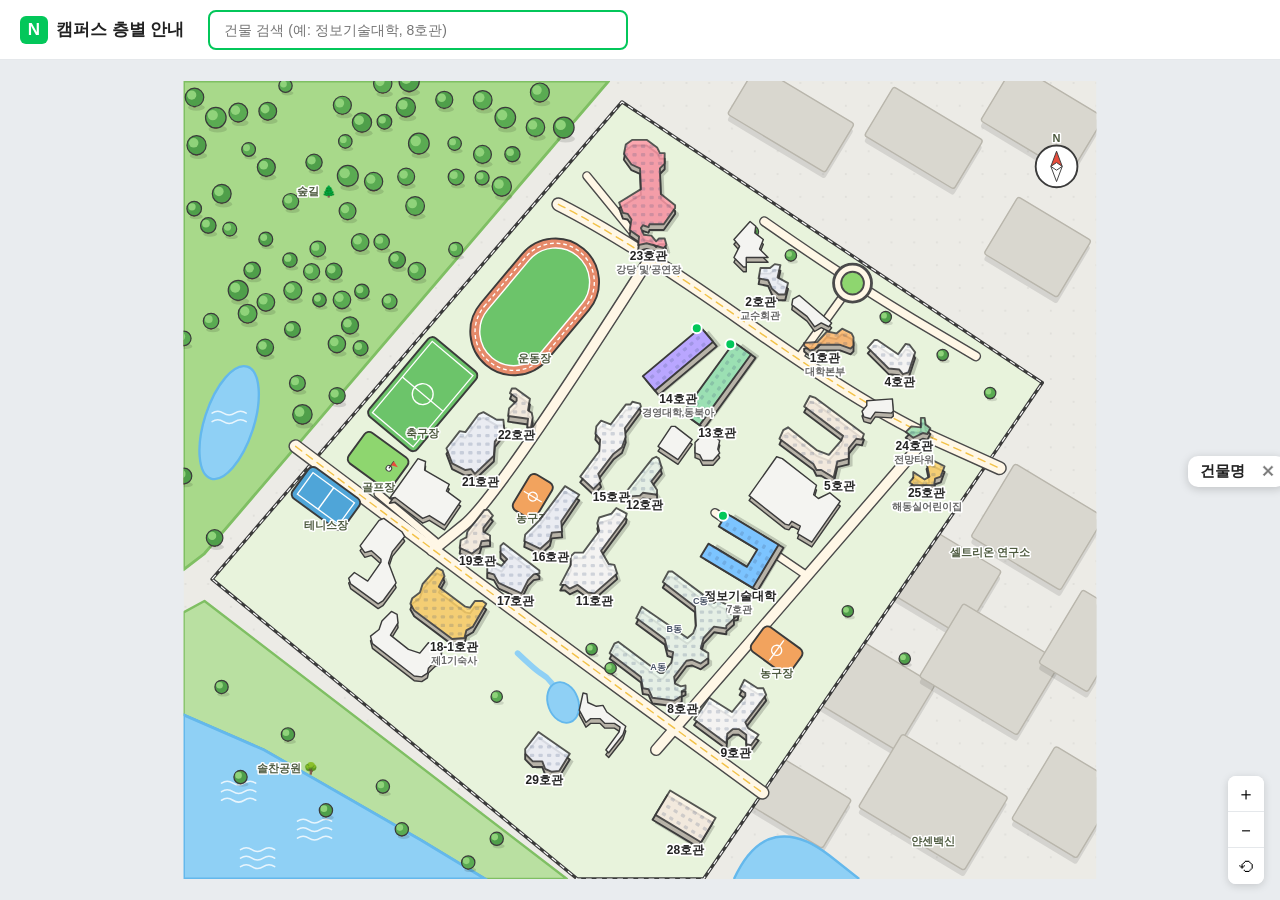
==== campus-map/index.html @ 7bf8afd5 "INU 캠퍼스 층별 안내 지도" ====
<!DOCTYPE html>
<html lang="ko">
<head>
  <meta charset="UTF-8" />
  <meta name="viewport" content="width=device-width, initial-scale=1.0" />
  <title>인천대학교 캠퍼스 층별 안내</title>
  <link rel="stylesheet" href="style.css" />
</head>
<body>
  <header class="topbar">
    <div class="brand"><span class="logo">N</span> 캠퍼스 층별 안내</div>
    <div class="search">
      <input id="searchInput" type="text" placeholder="건물 검색 (예: 정보기술대학, 8호관)" autocomplete="off" />
      <ul id="searchResults" class="search-results"></ul>
    </div>
  </header>

  <main class="layout">
    <!-- 메인 지도 -->
    <section class="map-wrap" id="mapWrap">
      <div class="map" id="map">
        <svg id="mapSvg" xmlns="http://www.w3.org/2000/svg" width="962" height="841" role="img" aria-label="인천대학교 송도캠퍼스 카툰 지도"></svg>
        <div class="hotspots" id="hotspots"></div>
      </div>
      <div class="map-controls">
        <button data-zoom="in" title="확대">＋</button>
        <button data-zoom="out" title="축소">－</button>
        <button data-zoom="reset" title="원래대로">⟲</button>
      </div>
    </section>

    <!-- 층 선택기 (네이버 실내지도 스타일, 건물을 고르면 지도 오른쪽에 뜸) -->
    <aside class="floor-picker" id="panel" aria-hidden="true">
      <div class="fp-name"><b id="pName">건물명</b><small id="pSub"></small><button class="close" id="closeBtn" title="닫기">✕</button></div>
      <button class="fp-arrow" id="fpUp" title="위층">︿</button>
      <nav class="floor-tabs" id="floorTabs" aria-label="층 선택"></nav>
      <button class="fp-arrow" id="fpDown" title="아래층">﹀</button>
      <div class="room-info" id="roomInfo"><b id="roomName"></b><span id="roomWhere"></span></div>
      <div class="room-hint" id="roomHint"></div>
    </aside>
  </main>

  <script src="data/buildings.js"></script>
  <script src="data/mapFeatures.js"></script>
  <script src="data/footprints.js"></script>
  <script src="data/floorplans.js"></script>
  <script src="renderer.js"></script>
  <script src="app.js"></script>
</body>
</html>
---- campus-map/style.css ----
* { box-sizing: border-box; margin: 0; padding: 0; }
:root {
  --green: #03c75a;
  --green-dark: #02a84b;
  --text: #222;
  --muted: #888;
  --line: #e5e8eb;
  --panel-w: 420px;
}
html, body { height: 100%; }
body {
  font-family: 'Pretendard', 'Apple SD Gothic Neo', 'Malgun Gothic', sans-serif;
  color: var(--text);
  background: #f5f6f7;
  overflow: hidden;
}
button { font-family: inherit; cursor: pointer; }

/* ===== Top bar ===== */
.topbar {
  height: 60px; display: flex; align-items: center; gap: 24px;
  padding: 0 20px; background: #fff; border-bottom: 1px solid var(--line);
  position: relative; z-index: 30;
}
.brand { font-weight: 700; font-size: 17px; display: flex; align-items: center; gap: 8px; white-space: nowrap; }
.logo {
  width: 28px; height: 28px; border-radius: 6px; background: var(--green);
  color: #fff; display: grid; place-items: center; font-weight: 900;
}
.search { position: relative; flex: 1; max-width: 420px; }
.search input {
  width: 100%; height: 40px; border: 2px solid var(--green); border-radius: 8px;
  padding: 0 14px; font-size: 14px; outline: none;
}
.search-results {
  position: absolute; top: 44px; left: 0; right: 0; background: #fff; list-style: none;
  border: 1px solid var(--line); border-radius: 8px; box-shadow: 0 6px 20px rgba(0,0,0,.12);
  max-height: 300px; overflow-y: auto; display: none;
}
.search-results.show { display: block; }
.search-results li { padding: 10px 14px; cursor: pointer; font-size: 14px; }
.search-results li:hover, .search-results li.active { background: #f0fbf4; }
.search-results li small { color: var(--muted); margin-left: 6px; }

/* ===== Layout ===== */
.layout { height: calc(100% - 60px); display: flex; position: relative; }

/* ===== Map ===== */
.map-wrap {
  flex: 1; position: relative; overflow: hidden; cursor: grab; background: #e9ecef;
}
.map-wrap.dragging { cursor: grabbing; }
.map {
  position: absolute; top: 0; left: 0; transform-origin: 0 0;
  width: 962px; height: 841px; user-select: none;
}
.map svg { width: 100%; height: 100%; display: block; font-family: inherit; }
.hotspots { position: absolute; inset: 0; pointer-events: none; }

/* ---- 카툰 지도 (SVG) ---- */
.lbl-place { font-size: 11px; font-weight: 700; fill: #4d5a3f; paint-order: stroke; stroke: #fff; stroke-width: 3px; stroke-linejoin: round; }
.lbl-bldg  { font-size: 12px; font-weight: 800; fill: #222; paint-order: stroke; stroke: #fff; stroke-width: 3.5px; stroke-linejoin: round; pointer-events: none; }
.lbl-bldg .sub { font-size: 10px; font-weight: 600; fill: #666; }
/* 확대해도 글자 크기가 화면 기준으로 일정하게 (--inv = 1/zoom, app.js 가 갱신) */
.lbl-bldg, .lbl-place { transform: scale(var(--inv, 1)); transform-box: fill-box; transform-origin: 50% 0; }
.lbl-wing { font-size: 9px; font-weight: 700; fill: #4a5568; paint-order: stroke; stroke: #fff; stroke-width: 2.5px; stroke-linejoin: round;
  transform: scale(var(--inv, 1)); transform-box: fill-box; transform-origin: 50% 50%; }

.bldg { cursor: pointer; outline: none; }
.bldg .roof { transition: fill .15s, filter .15s; }
.bldg:hover .roof, .bldg:focus-visible .roof { filter: brightness(1.08); stroke: var(--green); stroke-width: 3; }
.bldg.active .roof { stroke: var(--green); stroke-width: 3.5; filter: drop-shadow(0 0 6px rgba(3,199,90,.8)); }
.bldg.has-plan .roof { stroke-dasharray: none; }
.bldg:not(.has-plan) .roof { opacity: .85; }
.plan-dot { fill: var(--green); stroke: #fff; stroke-width: 2; transform: scale(var(--inv, 1)); transform-box: fill-box; transform-origin: center; }
.bldg.indoor-on .plan-dot { display: none; }

/* ---- 실내(호실) 레이어 ---- */
.bldg.indoor-on .roof { fill: #fafbfd; }
.bldg.indoor-on .windows { display: none; }
.indoor .floor-base { fill: #f7f8fa; stroke: #3b3b3b; stroke-width: 1.2; stroke-linejoin: round; }
.indoor .corridor { fill: #e9ecf1; }
.indoor .stairs { fill: #d4d8df; stroke: #a9afb9; stroke-width: .3; }
.indoor .room { cursor: pointer; outline: none; }
.indoor .room rect { fill: #cfe3ff; stroke: #5c7cae; stroke-width: .35; transition: fill .12s; }
.indoor .room text { fill: #1f2d4a; font-weight: 700; pointer-events: none; font-family: inherit; }
.indoor .room:hover rect, .indoor .room:focus-visible rect { fill: #a9ccff; }
.indoor .room.active rect { fill: #ffd54a; stroke: #c98a00; stroke-width: .6; }
.indoor .room.area rect { fill: #e3e7ee; stroke: #9aa3b2; stroke-dasharray: 1 .6; }
.indoor .room.area text { fill: #556; font-weight: 600; }
.indoor .entrance-lbl { fill: #e74c3c; font-weight: 800; }
.indoor .wing-lbl { fill: #8a93a3; font-weight: 700; }

.indoor .stairs { fill: #e6e8ec; stroke: #3b3b3b; stroke-width: .3; }
.indoor .stairs-steps { stroke: #222; stroke-width: .28; }
.indoor .elev rect { fill: #cfd4dc; stroke: #3b3b3b; stroke-width: .3; }
.indoor .elev text { fill: #222; font-weight: 800; }
.indoor .toilet rect { fill: #2f6fd1; stroke: #1d4f9c; stroke-width: .3; }
.indoor .toilet text { fill: #fff; font-weight: 800; }
.search-results li .tag {
  display: inline-block; font-size: 11px; padding: 1px 6px; border-radius: 4px;
  background: #e8f5ee; color: #0a7a3a; margin-right: 6px; font-weight: 700;
}
/* 선택 핀 */
.pin {
  position: absolute; transform: translate(-50%, -100%); pointer-events: none;
  font-size: 30px; filter: drop-shadow(0 2px 2px rgba(0,0,0,.3)); display: none;
  animation: drop .3s ease-out;
}
@keyframes drop { from { transform: translate(-50%, -160%); opacity: 0; } }

.map-controls {
  position: absolute; right: 16px; bottom: 16px; display: flex; flex-direction: column;
  background: #fff; border-radius: 8px; box-shadow: 0 2px 8px rgba(0,0,0,.15); overflow: hidden;
}
.map-controls button, .plan-controls button {
  width: 36px; height: 36px; border: none; background: #fff; font-size: 18px;
  border-bottom: 1px solid var(--line);
}
.map-controls button:last-child, .plan-controls button:last-child { border-bottom: none; }
.map-controls button:hover, .plan-controls button:hover { background: #f3f4f6; }

/* ===== 층 선택기 (네이버 실내지도 스타일) ===== */
:root { --blue: #1e6ff2; }
.floor-picker {
  position: absolute; right: 16px; top: 50%; transform: translate(calc(100% + 32px), -50%);
  transition: transform .25s ease; display: flex; flex-direction: column; align-items: center;
  z-index: 20; width: 72px;
}
.floor-picker.open { transform: translate(0, -50%); }
.fp-name {
  position: absolute; right: calc(100% + 10px); top: 0; display: flex; align-items: center; gap: 6px;
  background: #fff; border-radius: 10px; box-shadow: 0 2px 10px rgba(0,0,0,.18); padding: 6px 6px 6px 12px;
  white-space: nowrap;
}
.fp-name b { font-size: 15px; }
.fp-name small { color: var(--muted); font-size: 12px; }
.close { border: none; background: none; font-size: 15px; color: #777; padding: 2px 4px; line-height: 1; }
.close:hover { color: #222; }

.fp-arrow {
  width: 56px; height: 24px; border: none; background: #fff; color: #666; font-size: 12px; line-height: 1;
  box-shadow: 0 2px 8px rgba(0,0,0,.18);
}
.fp-arrow:first-of-type { border-radius: 10px 10px 0 0; }
.fp-arrow:hover { background: #f3f4f6; }
#fpDown { border-radius: 0 0 10px 10px; }
.floor-tabs {
  display: flex; flex-direction: column; width: 56px; max-height: 220px; overflow-y: auto;
  scrollbar-width: none; background: #fff; box-shadow: 0 2px 8px rgba(0,0,0,.18);
}
.floor-tabs::-webkit-scrollbar { display: none; }
.floor-tabs button {
  flex: 0 0 44px; height: 44px; border: none; border-top: 1px solid #eee; background: #fff;
  font-size: 17px; font-weight: 700; color: #333; display: flex; flex-direction: column;
  align-items: center; justify-content: center; line-height: 1.1; transition: background .12s;
}
.floor-tabs button small { font-size: 9px; font-weight: 500; color: #888; }
.floor-tabs button:hover { background: #eef3ff; }
.floor-tabs button.active { background: var(--blue); color: #fff; }
.floor-tabs button.active small { color: #dbe6ff; }
.floor-tabs button.no-plan { color: #b5b9c0; }

.room-info {
  display: none; flex-direction: column; align-items: center; margin-top: 10px; padding: 5px 10px;
  border-radius: 10px; background: #fff; box-shadow: 0 2px 8px rgba(0,0,0,.18); font-size: 11px;
  border: 2px solid #ffd54a;
}
.room-info.show { display: flex; }
.room-info b { font-size: 14px; color: #222; }
.room-info span { color: var(--muted); }
.room-hint { display: none; margin-top: 8px; font-size: 10px; color: #999; text-align: center; white-space: nowrap; }
.room-hint.show { display: block; }

/* ===== Mobile ===== */
@media (max-width: 768px) {
  .brand span:not(.logo) { display: none; }
  .floor-picker { right: 10px; }
  .fp-name { position: fixed; left: 10px; right: auto; top: 70px; }
  .floor-tabs { max-height: 176px; }
}


/* ===== Mobile ===== */
@media (max-width: 768px) {
  .brand span:not(.logo) { display: none; }
  .panel {
    position: absolute; left: 0; right: 0; bottom: 0; width: 100%; height: 75%;
    margin: 0; transform: translateY(100%); transition: transform .25s ease;
    border-radius: 16px 16px 0 0; border-left: none;
  }
  .panel.open { transform: translateY(0); }
}
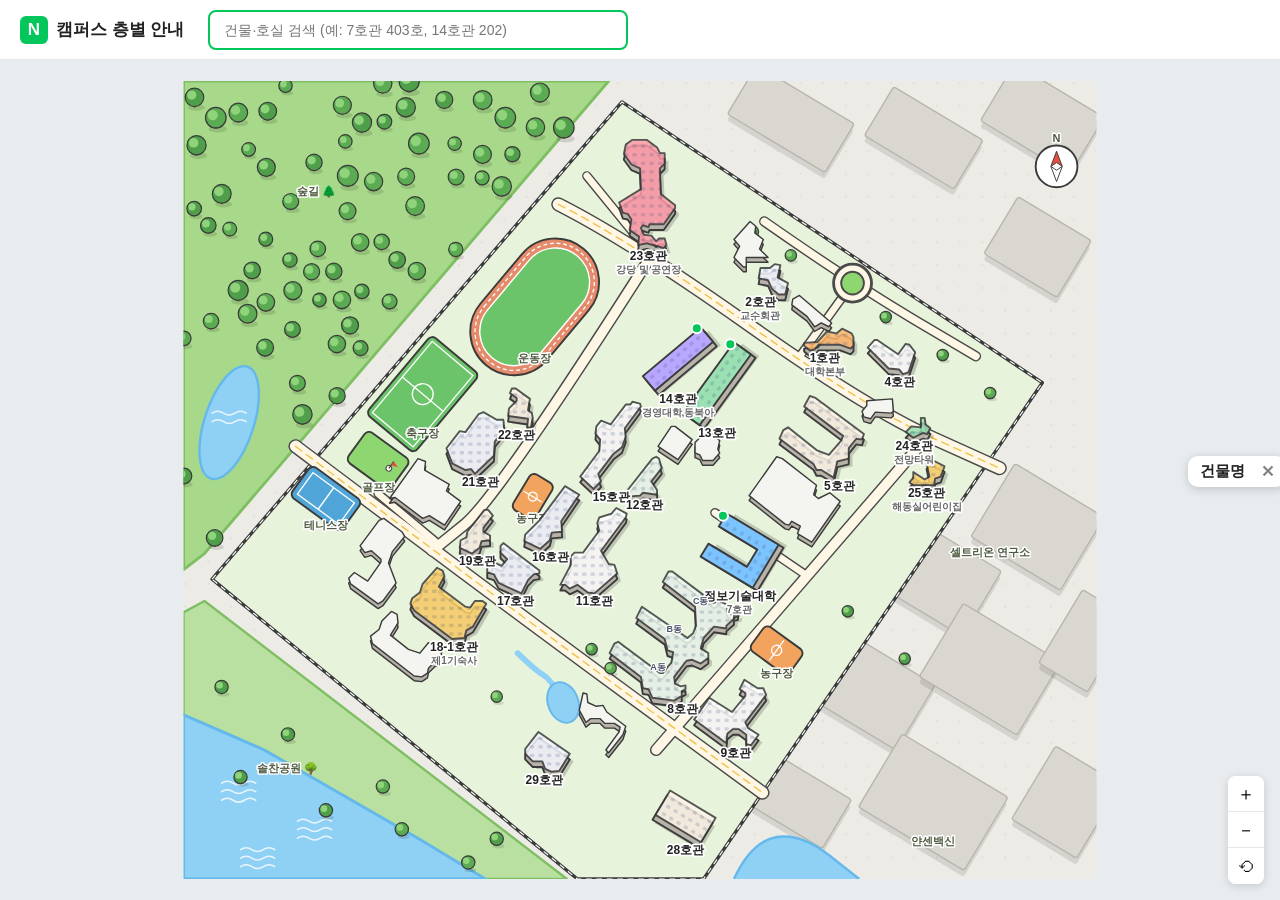
==== commit 15373887: "건물+호실 조합 검색 (예: 7호관 403호) 및 호실로 바로 이동" ====
--- a/campus-map/index.html
+++ b/campus-map/index.html
@@ -10,7 +10,7 @@
   <header class="topbar">
     <div class="brand"><span class="logo">N</span> 캠퍼스 층별 안내</div>
     <div class="search">
-      <input id="searchInput" type="text" placeholder="건물 검색 (예: 정보기술대학, 8호관)" autocomplete="off" />
+      <input id="searchInput" type="text" placeholder="건물·호실 검색 (예: 7호관 403호, 14호관 202)" autocomplete="off" />
       <ul id="searchResults" class="search-results"></ul>
     </div>
   </header>
--- a/campus-map/style.css
+++ b/campus-map/style.css
@@ -85,7 +85,8 @@
 .indoor .room rect { fill: #cfe3ff; stroke: #5c7cae; stroke-width: .35; transition: fill .12s; }
 .indoor .room text { fill: #1f2d4a; font-weight: 700; pointer-events: none; font-family: inherit; }
 .indoor .room:hover rect, .indoor .room:focus-visible rect { fill: #a9ccff; }
-.indoor .room.active rect { fill: #ffd54a; stroke: #c98a00; stroke-width: .6; }
+.indoor .room.active rect { fill: #ffd54a; stroke: #c98a00; stroke-width: .6; animation: room-pulse 1.2s ease-out 2; }
+@keyframes room-pulse { 0% { stroke-width: 2; stroke: #ff7a00; } 100% { stroke-width: .6; stroke: #c98a00; } }
 .indoor .room.area rect { fill: #e3e7ee; stroke: #9aa3b2; stroke-dasharray: 1 .6; }
 .indoor .room.area text { fill: #556; font-weight: 600; }
 .indoor .entrance-lbl { fill: #e74c3c; font-weight: 800; }
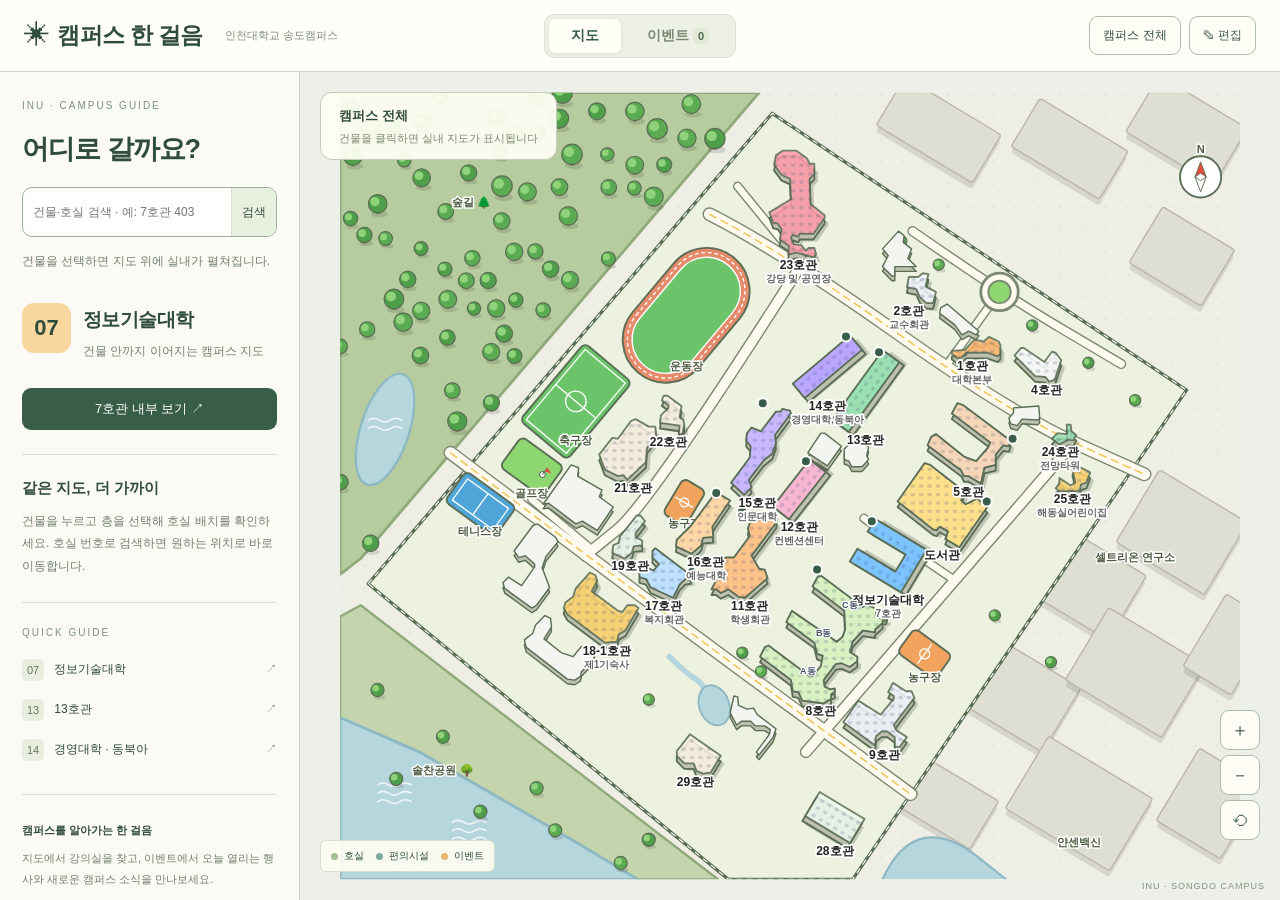
==== commit bd75d134: "Add campus event editor and campus-walk interface" ====
--- a/campus-map/index.html
+++ b/campus-map/index.html
@@ -3,32 +3,81 @@
 <head>
   <meta charset="UTF-8" />
   <meta name="viewport" content="width=device-width, initial-scale=1.0" />
-  <title>인천대학교 캠퍼스 층별 안내</title>
+  <title>캠퍼스 한 걸음 · 인천대학교</title>
   <link rel="stylesheet" href="style.css" />
+  <link rel="stylesheet" href="theme.css" />
 </head>
 <body>
   <header class="topbar">
-    <div class="brand"><span class="logo">N</span> 캠퍼스 층별 안내</div>
-    <div class="search">
-      <input id="searchInput" type="text" placeholder="건물·호실 검색 (예: 7호관 403호, 14호관 202)" autocomplete="off" />
-      <ul id="searchResults" class="search-results"></ul>
-    </div>
+    <div class="brand"><span class="brand-symbol">✳</span> 캠퍼스 한 걸음 <span class="brand-subtitle">인천대학교 송도캠퍼스</span></div>
+    <nav class="mode-switch" aria-label="화면 선택">
+      <button id="mapMode" class="selected" aria-pressed="true">지도</button>
+      <button id="eventMode" aria-pressed="false">이벤트 <span id="eventCount">0</span></button>
+    </nav>
+    <div class="header-actions"><button id="homeMap">캠퍼스 전체</button><button id="editEvents" class="edit-button" aria-pressed="false">✎ 편집</button></div>
+
   </header>
 
   <main class="layout">
+    <aside class="guide-sidebar" aria-label="캠퍼스 안내">
+      <div id="guideWelcome"><span class="eyebrow">INU · CAMPUS GUIDE</span><h1>어디로 갈까요?</h1></div>
+    <div class="search">
+      <input aria-label="건물 및 호실 검색" id="searchInput" type="text" placeholder="건물·호실 검색 · 예: 7호관 403" autocomplete="off" />
+      <button id="submitSearch" aria-label="검색">검색</button>
+      <ul id="searchResults" class="search-results"></ul>
+    </div>
+      <div id="mapGuide">
+        <p class="guide-message">건물을 선택하면 지도 위에 실내가 펼쳐집니다.</p>
+        <section class="guide-feature"><span id="guideBadge" class="building-badge">07</span><h2 id="guideTitle">정보기술대학</h2><p id="guideSubtitle">건물 안까지 이어지는 캠퍼스 지도</p><button id="enterBuilding" class="primary">7호관 내부 보기 ↗</button></section>
+        <section class="guide-details"><h3 id="guideDetailTitle">같은 지도, 더 가까이</h3><p id="guideDetailText">건물을 누르고 층을 선택해 호실 배치를 확인하세요. 호실 번호로 검색하면 원하는 위치로 바로 이동합니다.</p></section>
+        <section class="guide-links"><span class="eyebrow">QUICK GUIDE</span><button data-building="it"><span>07</span> 정보기술대학 <b>↗</b></button><button data-building="b13"><span>13</span> 13호관 <b>↗</b></button><button data-building="nea"><span>14</span> 경영대학 · 동북아 <b>↗</b></button></section>
+        <div class="guide-sources"><b>캠퍼스를 알아가는 한 걸음</b><p>지도에서 강의실을 찾고, 이벤트에서 오늘 열리는 행사와 새로운 캠퍼스 소식을 만나보세요.</p><p>실내 배치는 건물 안내판을 기준으로 작성했습니다.</p></div>
+      </div>
+    <section id="eventSidebar" class="event-sidebar" aria-label="캠퍼스 이벤트" hidden>
+      <div class="sidebar-heading"><div><span class="eyebrow">CAMPUS EVENTS</span><h1 id="eventHeading">오늘의 이벤트</h1></div><button id="newEvent" class="primary" hidden>＋ 추가</button></div>
+      <p id="eventDate" class="muted"></p>
+      <p id="storageNotice" class="storage-notice" hidden></p>
+      <div id="eventList" class="event-list"></div>
+      <form id="eventForm" hidden>
+        <div class="form-heading"><h2 id="formHeading">새 이벤트</h2><button type="button" id="cancelEvent" class="text-button">취소</button></div>
+        <fieldset><legend>1. 위치 선택</legend>
+          <div class="location-modes"><button type="button" data-location="indoor" class="selected">건물 · 호실</button><button type="button" data-location="outdoor">야외 배너</button></div>
+          <p id="locationHelp" class="muted">상단에서 호실을 검색하거나 지도에서 건물과 호실을 클릭하세요.</p>
+          <output id="chosenLocation" class="chosen-location">선택된 위치 없음</output>
+        </fieldset>
+        <fieldset><legend>2. 배너 디자인</legend><div id="iconPicker" class="icon-picker"></div>
+          <label>배너 크기 <input id="eventSize" type="range" min="20" max="100" value="44"><output id="sizeValue">44</output></label>
+          <div id="positionFields" class="field-row" hidden><label>X 좌표<input id="eventX" type="number" min="0" max="962" step="0.1"></label><label>Y 좌표<input id="eventY" type="number" min="0" max="841" step="0.1"></label></div>
+        </fieldset>
+        <fieldset><legend>3. 이벤트 정보</legend>
+          <label>제목 <input id="eventTitle" required maxlength="80" placeholder="예: 2027학년도 입시 설명회"></label>
+          <label>설명 <textarea id="eventDescription" required maxlength="2000" rows="3" placeholder="참여 방법, 대상, 안내 사항을 적어주세요."></textarea></label>
+          <label>행사 날짜 <input id="eventDay" type="date" required></label>
+          <label class="checkbox-label"><input id="eventAllDay" type="checkbox" checked> 종일 행사</label>
+          <div id="timeFields" class="field-row" hidden><label>시작 시간<input id="eventStart" type="time" value="09:00"></label><label>종료 시간<input id="eventEnd" type="time" value="18:00"></label></div>
+          <p class="muted">한국 시간 기준. 행사 당일 00시부터 지도에 표시됩니다.</p>
+        </fieldset>
+        <p id="formError" class="form-error" role="alert"></p>
+        <div class="form-actions"><button type="submit" class="primary">이벤트 저장</button><button type="button" id="deleteEvent" class="danger" hidden>삭제</button></div>
+      </form>
+      <p class="local-notice">이벤트는 이 브라우저에 저장됩니다.</p>
+    </section>
+    </aside>
     <!-- 메인 지도 -->
     <section class="map-wrap" id="mapWrap">
       <div class="map" id="map">
         <svg id="mapSvg" xmlns="http://www.w3.org/2000/svg" width="962" height="841" role="img" aria-label="인천대학교 송도캠퍼스 카툰 지도"></svg>
         <div class="hotspots" id="hotspots"></div>
+        <div id="eventMarkers" class="event-markers"></div>
       </div>
       <div class="map-controls">
         <button data-zoom="in" title="확대">＋</button>
         <button data-zoom="out" title="축소">－</button>
         <button data-zoom="reset" title="원래대로">⟲</button>
       </div>
-    </section>
-
+      <div class="map-caption"><b id="mapCaption">캠퍼스 전체</b><span id="mapSubcaption">건물을 클릭하면 실내 지도가 표시됩니다</span></div>
+      <div class="map-legend"><span class="legend-dot room-dot"></span> 호실 <span class="legend-dot facility-dot"></span> 편의시설 <span class="legend-dot event-dot"></span> 이벤트</div>
+      <span class="map-attribution">INU · SONGDO CAMPUS</span>
     <!-- 층 선택기 (네이버 실내지도 스타일, 건물을 고르면 지도 오른쪽에 뜸) -->
     <aside class="floor-picker" id="panel" aria-hidden="true">
       <div class="fp-name"><b id="pName">건물명</b><small id="pSub"></small><button class="close" id="closeBtn" title="닫기">✕</button></div>
@@ -38,6 +87,16 @@
       <div class="room-info" id="roomInfo"><b id="roomName"></b><span id="roomWhere"></span></div>
       <div class="room-hint" id="roomHint"></div>
     </aside>
+    </section>
+
+    <article id="eventNote" class="event-note" aria-label="이벤트 상세" hidden>
+      <button id="closeNote" class="note-close" aria-label="이벤트 메모 닫기">×</button>
+      <span class="eyebrow">EVENT NOTE</span><h2 id="noteTitle"></h2>
+      <p id="noteWhen" class="note-when"></p><p id="noteLocation" class="muted"></p>
+      <p id="noteDescription" class="note-description"></p>
+    </article>
+    <div id="eventToast" class="event-toast" role="status" hidden></div>
+
   </main>
 
   <script src="data/buildings.js"></script>
@@ -45,6 +104,8 @@
   <script src="data/footprints.js"></script>
   <script src="data/floorplans.js"></script>
   <script src="renderer.js"></script>
+  <script src="event-rules.js"></script>
   <script src="app.js"></script>
+  <script src="events.js"></script>
 </body>
 </html>
--- a/campus-map/style.css
+++ b/campus-map/style.css
@@ -192,3 +192,97 @@
   }
   .panel.open { transform: translateY(0); }
 }
+
+/* ===== 캠퍼스 이벤트 ===== */
+[hidden] { display: none !important; }
+button:focus-visible, input:focus-visible, textarea:focus-visible { outline: 3px solid #7d9df4; outline-offset: 3px; }
+.topbar { height: 108px; display: grid; grid-template-columns: 1fr auto 1fr; grid-template-rows: 52px 44px; gap: 0 16px; padding: 0 24px 10px; }
+.brand { font-size: 15px; }
+.mode-switch { display: flex; padding: 4px; background: #f0f3f5; border-radius: 12px; gap: 4px; }
+.mode-switch button { background: transparent; border: 0; border-radius: 9px; padding: 8px 23px; color: #6a747c; font-size: 14px; font-weight: 700; }
+.mode-switch button.selected { color: #158354; background: white; box-shadow: 0 2px 5px #24392b12; }
+#eventCount { font-size: 11px; padding: 2px 5px; border-radius: 5px; background: #e0f1e7; color: #18734c; }
+.edit-button { justify-self: end; border: 1px solid #dce3df; background: white; padding: 9px 15px; border-radius: 9px; font-weight: 700; color: #3d584a; }
+.edit-button[aria-pressed="true"] { background: #18734c; color: white; }
+.search { grid-column: 1 / -1; width: 100%; max-width: 460px; justify-self: center; }
+.search input { border: 1px solid #d5e3da; background: #f8faf9; }
+.layout { height: calc(100% - 108px); }
+.map-wrap { min-width: 0; touch-action: none; }
+.event-sidebar { flex: 0 0 310px; background: #fff; border-right: 1px solid #e0e7e2; padding: 24px 20px; overflow-y: auto; z-index: 22; }
+.editing-events .event-sidebar { flex-basis: 344px; }
+.sidebar-heading, .form-heading { display: flex; align-items: center; justify-content: space-between; gap: 8px; }
+.eyebrow { display: block; font-size: 10px; letter-spacing: 1.8px; color: #729480; font-weight: 800; margin-bottom: 7px; }
+.sidebar-heading h1 { font-size: 22px; letter-spacing: -.6px; }
+#eventDate { margin: 10px 0 18px; }
+.muted { font-size: 12px; line-height: 1.6; color: #78847c; }
+.event-list { display: flex; flex-direction: column; gap: 9px; }
+.event-item { border: 1px solid #e3e9e5; border-radius: 12px; background: #fff; padding: 12px 10px; display: flex; align-items: center; gap: 10px; text-align: left; width: 100%; color: #283e30; }
+.event-item:hover, .event-item.active { border-color: #80b69a; background: #f3faf6; }
+.event-item img { width: 43px; height: 43px; object-fit: contain; flex-shrink: 0; }
+.event-item span { min-width: 0; }
+.event-item strong { display: block; font-size: 14px; margin-bottom: 5px; overflow-wrap: anywhere; }
+.event-item small { display: block; font-size: 11px; color: #7d887f; line-height: 1.6; }
+.empty-events { padding: 28px 12px; background: #f6f9f7; border-radius: 12px; color: #7a887e; font-size: 13px; line-height: 1.8; text-align: center; }
+.local-notice { color: #99a19b; font-size: 11px; padding: 24px 0 8px; }
+.storage-notice, .form-error { color: #b44d32; font-size: 12px; line-height: 1.5; margin: 8px 0; }
+#eventForm { margin-top: 24px; border-top: 1px solid #e4eae6; padding-top: 20px; }
+.form-heading h2 { font-size: 18px; }
+.text-button { border: 0; background: none; color: #78847c; padding: 7px; }
+fieldset { border: 0; margin-top: 22px; min-width: 0; }
+legend { font-size: 13px; font-weight: 800; margin-bottom: 10px; }
+.location-modes { display: flex; gap: 6px; margin-bottom: 10px; }
+.location-modes button { flex: 1; border: 1px solid #dee7e1; border-radius: 8px; padding: 10px 4px; background: white; font-weight: 600; color: #6f7d74; }
+.location-modes button.selected { border-color: #388963; background: #edf7f1; color: #21784e; }
+.chosen-location { display: block; margin-top: 10px; font-size: 12px; padding: 10px; background: #f3f6f4; border-radius: 8px; color: #385d46; line-height: 1.6; }
+.icon-picker { display: grid; grid-template-columns: repeat(3, 1fr); gap: 7px; margin-bottom: 12px; }
+.icon-picker button { display: flex; flex-direction: column; align-items: center; gap: 4px; border: 1px solid #e4e9e6; border-radius: 10px; padding: 7px 4px; background: white; font-size: 11px; color: #6c7a71; }
+.icon-picker button.selected { background: #eff8f2; border-color: #398e64; color: #21784e; }
+.icon-picker img { width: 42px; height: 42px; }
+#eventForm label { display: block; font-size: 12px; color: #56665b; margin: 10px 0; }
+#eventForm input:not([type="checkbox"]):not([type="range"]), #eventForm textarea { display: block; width: 100%; border: 1px solid #dce4df; border-radius: 8px; padding: 10px; margin-top: 6px; font: inherit; color: #263b2e; background: white; min-width: 0; }
+#eventForm textarea { resize: vertical; }
+#eventForm input[type="range"] { width: 70%; vertical-align: middle; accent-color: #28875a; }
+#eventForm .checkbox-label { display: flex; align-items: center; gap: 7px; }
+.field-row { display: flex; gap: 10px; }
+.field-row label { flex: 1; min-width: 0; }
+.form-actions { display: flex; gap: 8px; padding-bottom: 8px; }
+.primary { background: #217c52; color: white; border: 0; border-radius: 9px; padding: 11px 15px; font-size: 13px; font-weight: 700; }
+.form-actions .primary { flex: 1; }
+.danger { color: #b05340; border: 1px solid #edd4cc; border-radius: 9px; background: #fff8f5; padding: 10px 15px; }
+.event-markers { position: absolute; inset: 0; pointer-events: none; }
+.event-marker { position: absolute; transform: translate(-50%, -85%); padding: 0; background: none; border: 0; pointer-events: auto; touch-action: none; filter: drop-shadow(0 3px 2px #233e4140); z-index: 2; }
+.event-marker img { display: block; width: 100%; height: auto; pointer-events: none; }
+.event-marker span { position: absolute; left: 50%; top: 100%; transform: translateX(-50%); background: #fffef7; border: 1px solid #d7dfcf; border-radius: 5px; padding: 3px 6px; font-size: 9px; max-width: 130px; min-width: 54px; overflow: hidden; white-space: nowrap; text-overflow: ellipsis; color: #344d3c; }
+.event-marker:hover { z-index: 5; filter: drop-shadow(0 3px 3px #163e5555); }
+.event-marker.draft { outline: 1.5px dashed #237d50; outline-offset: 3px; border-radius: 5px; z-index: 6; cursor: move; }
+.event-note { position: absolute; right: 30px; top: 24px; width: min(300px, 42%); background: #fff9d9; border: 1px solid #ece0ab; box-shadow: 0 12px 30px #51492b25; padding: 30px 24px 24px; z-index: 24; border-radius: 3px 3px 18px 3px; max-height: calc(100% - 80px); overflow-y: auto; }
+.event-note::before { content: ''; position: absolute; top: 0; left: 36%; width: 70px; height: 12px; background: #e3d6a180; }
+.event-note .eyebrow { color: #a18e4f; }
+.event-note h2 { font-size: 21px; line-height: 1.4; margin: 10px 0; overflow-wrap: anywhere; }
+.note-close { position: absolute; top: 9px; right: 12px; border: 0; background: none; color: #998949; font-size: 24px; }
+.note-when { color: #82733f; font-size: 12px; line-height: 1.7; margin-bottom: 7px; }
+.note-description { white-space: pre-wrap; overflow-wrap: anywhere; font-size: 14px; line-height: 1.8; margin-top: 18px; color: #594e2a; }
+.event-toast { position: absolute; bottom: 24px; left: 50%; transform: translateX(-50%); background: #243e30; color: white; font-size: 13px; padding: 12px 18px; border-radius: 10px; max-width: 90%; width: max-content; z-index: 40; box-shadow: 0 4px 15px #0002; }
+@media (max-width: 768px) {
+  .topbar { padding: 0 12px 10px; gap: 0 8px; }
+  .brand { font-size: 0; gap: 0; }
+  .brand .logo { font-size: 17px; }
+  .mode-switch button { padding: 7px 16px; }
+  .edit-button { padding: 8px 10px; font-size: 12px; }
+  .event-sidebar, .editing-events .event-sidebar { flex: 0 0 240px; padding: 16px 12px; }
+  .sidebar-heading h1 { font-size: 18px; }
+  .event-note { right: 12px; top: 12px; padding: 24px 18px; width: min(280px, 45%); }
+}
+@media (max-width: 560px) {
+  .layout:has(.event-sidebar:not([hidden])) { flex-direction: column-reverse; }
+  .event-sidebar, .editing-events .event-sidebar { flex: 0 0 42%; width: 100%; border-right: 0; border-top: 1px solid #e0e7e2; }
+  .event-sidebar .event-list { gap: 6px; }
+  .event-item { padding: 8px; }
+  .map-wrap { min-height: 0; }
+  .floor-picker { top: 24%; }
+  .fp-name { position: absolute; left: auto; right: calc(100% + 6px); top: 0; max-width: 230px; white-space: normal; }
+  .fp-name small { display: none; }
+  .floor-tabs { max-height: 132px; }
+  .event-note { width: calc(100% - 24px); max-height: 50%; }
+  .event-toast { bottom: 45%; }
+}
--- a/campus-map/theme.css
+++ b/campus-map/theme.css
@@ -0,0 +1,152 @@
+/* campus-walk의 종이색 바탕, 녹색 안내 체계와 왼쪽 탐색 패널 */
+:root { --green: #395e48; --green-dark: #2e4d3b; --blue: #3a7055; --text: #304c3d; --muted: #788773; --line: #d9dfd2; --sidebar-width: 300px; }
+body { font-family: Arial, 'Apple SD Gothic Neo', 'Malgun Gothic', sans-serif; background: #fbfaf5; color: #304c3d; }
+button, input, textarea { font-family: inherit; }
+button { color: inherit; }
+button:focus-visible, input:focus-visible, textarea:focus-visible { outline-color: #83a58b; }
+.topbar { height: 72px; padding: 0 24px; display: grid; grid-template-columns: 1fr auto 1fr; grid-template-rows: 1fr; gap: 20px; background: #fffef8; border-bottom: 1px solid #cbd4c9; }
+.brand { font-size: 23px; font-weight: 700; gap: 8px; letter-spacing: -.7px; }
+.brand-symbol { font-size: 26px; font-weight: 400; }
+.brand .brand-subtitle { font-size: 11px; font-weight: 400; color: #7b8c7d; margin-left: 14px; letter-spacing: 0; }
+.mode-switch { background: #edf0e5; padding: 4px; border: 1px solid #dce2d4; border-radius: 10px; }
+.mode-switch button { padding: 8px 22px; border-radius: 7px; color: #7b8874; }
+.mode-switch button.selected { background: #fffef7; color: #345b43; box-shadow: 0 1px 4px #263a2010; }
+#eventCount { background: #e3ebd8; color: #4f6b4c; }
+.header-actions { display: flex; align-items: center; justify-content: flex-end; gap: 8px; }
+.header-actions button { border: 1px solid #aabda9; border-radius: 9px; background: #fffef7; padding: 10px 13px; font-size: 12px; white-space: nowrap; font-weight: 400; }
+.header-actions .edit-button[aria-pressed="true"] { background: #395e48; color: #fffef7; border-color: #395e48; }
+.layout { height: calc(100dvh - 72px); display: flex; }
+.guide-sidebar { flex: 0 0 var(--sidebar-width); width: var(--sidebar-width); padding: 28px 22px; border-right: 1px solid #cbd4c9; overflow-y: auto; background: #fbfaf5; z-index: 22; }
+.eyebrow { font-size: 10px; letter-spacing: 2px; font-weight: 400; color: #77947b; }
+#guideWelcome h1 { font-size: 27px; letter-spacing: -1px; margin: 20px 0; }
+.search { width: 100%; max-width: none; display: flex; border: 1px solid #9eaf9b; border-radius: 10px; background: white; }
+.search input { border: 0; background: transparent; border-radius: 10px 0 0 10px; font-size: 12px; height: 48px; padding: 12px 10px; min-width: 0; }
+#submitSearch { border: 0; border-left: 1px solid #d9e0ce; background: #e8efde; border-radius: 0 10px 10px 0; padding: 10px; flex-shrink: 0; font-size: 12px; }
+.search-results { top: 53px; z-index: 35; border-color: #cbd5c3; background: #fffef8; box-shadow: 0 8px 22px #304c3d16; }
+.search-results li { font-size: 12px; padding: 12px 10px; }
+.search-results li:hover, .search-results li.active { background: #edf2e5; }
+.search-results li small { display: block; margin: 4px 0 0; }
+.search-results li .tag { background: #e3ebd9; color: #54734d; }
+.guide-message { font-size: 12px; line-height: 1.8; color: #72816f; margin: 14px 0 6px; }
+.guide-feature, .guide-details, .guide-links { padding: 24px 0; border-bottom: 1px solid #d9dfd2; }
+.building-badge { float: left; background: #f9d79e; padding: 12px 10px; border-radius: 12px; font-size: 22px; font-weight: 700; margin: 0 12px 8px 0; min-width: 49px; text-align: center; }
+.guide-feature h2 { font-size: 19px; padding-top: 4px; margin-bottom: 7px; letter-spacing: -.6px; }
+.guide-feature p, .guide-details p, .guide-sources p { font-size: 12px; line-height: 1.9; color: #72816f; }
+.guide-feature p { min-height: 30px; }
+.guide-feature .primary { width: 100%; margin-top: 18px; font-size: 13px; font-weight: 400; padding: 12px; }
+.guide-details h3 { font-size: 15px; margin-bottom: 12px; }
+.guide-links .eyebrow { margin-bottom: 12px; }
+.guide-links button { display: flex; align-items: center; gap: 10px; width: 100%; padding: 9px 0; border: 0; background: none; font-size: 12px; text-align: left; }
+.guide-links button span { background: #e9eddf; border-radius: 5px; padding: 5px; color: #63775b; font-size: 11px; }
+.guide-links button b { margin-left: auto; font-weight: 400; color: #84927c; }
+.guide-links button:hover { color: #172f21; }
+.guide-sources { margin-top: 28px; font-size: 11px; }
+.guide-sources p { font-size: 11px; margin-top: 10px; }
+.event-sidebar, .editing-events .event-sidebar { padding: 24px 0 0; border: 0; background: none; width: auto; overflow: visible; }
+.sidebar-heading h1 { font-size: 24px; letter-spacing: -1px; }
+.event-sidebar .primary { padding: 9px 12px; }
+.primary { background: #395e48; border-radius: 9px; }
+.primary:hover { background: #2d4c39; }
+.event-item { border-color: #d9dfd2; border-radius: 10px; background: #fffef8; }
+.event-item:hover, .event-item.active { border-color: #9aaf8e; background: #edf2e5; }
+.event-item small { color: #7d8876; }
+.empty-events { background: #efefe5; color: #7d8876; text-align: left; padding: 20px 16px; }
+.event-list { gap: 8px; }
+.event-item img { width: 39px; height: 39px; }
+.event-item strong { font-size: 13px; }
+#eventForm { border-color: #d9dfd2; }
+#eventForm input:not([type="checkbox"]):not([type="range"]), #eventForm textarea { border-color: #cbd5c3; background: #fffefb; }
+#eventForm input[type="range"] { width: 63%; accent-color: #547854; }
+.location-modes button, .icon-picker button { background: #fffef8; border-color: #d5ddcc; }
+.location-modes button.selected, .icon-picker button.selected { background: #e9efdf; color: #3e6143; border-color: #829d7a; }
+.chosen-location { background: #edf0e5; color: #526b4c; }
+.muted, .text-button { color: #7d8876; }
+.local-notice { color: #8e9985; }
+.map-wrap { background: #edf0e8; }
+.map-caption { position: absolute; top: 20px; left: 20px; background: #fffef4ef; border: 1px solid #c3cdbb; padding: 13px 18px; border-radius: 12px; pointer-events: none; z-index: 8; }
+.map-caption b { font-size: 13px; }
+.map-caption span { display: block; font-size: 11px; color: #7d8876; margin-top: 6px; }
+.map-legend { position: absolute; bottom: 28px; left: 20px; display: flex; align-items: center; gap: 6px; background: #fffdf1e8; border: 1px solid #d4dccb; padding: 8px 10px; border-radius: 6px; font-size: 10px; pointer-events: none; }
+.legend-dot { width: 7px; height: 7px; border-radius: 50%; margin-left: 6px; }
+.legend-dot:first-child { margin-left: 0; }
+.room-dot { background: #a7bd98; }.facility-dot { background: #80a8a4; }.event-dot { background: #e6b76f; }
+.map-attribution { position: absolute; bottom: 9px; right: 15px; font-size: 9px; letter-spacing: 1px; color: #82917c; pointer-events: none; }
+.map-controls { right: 20px; bottom: 60px; background: none; border-radius: 0; gap: 5px; overflow: visible; box-shadow: none; }
+.map-controls button { width: 40px; height: 40px; border: 1px solid #aabda9; border-radius: 9px; background: #fffdf6; color: #395e48; }
+.map-controls button:last-child { border-bottom: 1px solid #aabda9; }
+.floor-picker { left: 20px; right: auto; top: auto; bottom: 74px; width: 49px; transform: translateX(-100px); transition: transform .2s, opacity .2s; opacity: 0; pointer-events: none; }
+.floor-picker.open { transform: none; opacity: 1; pointer-events: auto; }
+.fp-name { display: none; }
+.fp-arrow, .floor-tabs { width: 49px; background: #fffdf3; box-shadow: 0 3px 12px #223b3022; }
+.fp-arrow { color: #67805f; height: 20px; }
+.floor-tabs { max-height: 264px; }
+.floor-tabs button { background: #fffdf3; font-size: 15px; color: #496143; border-color: #e2e7dc; }
+.floor-tabs button.active { background: #3a7055; color: white; }
+.floor-tabs button:hover { background: #e9efde; }
+.floor-tabs button.active:hover { background: #3a7055; }
+.floor-tabs button.no-plan { color: #a3ae99; }
+.room-info { position: absolute; left: 60px; bottom: 0; min-width: 65px; border: 1px solid #dec691; background: #fff8df; box-shadow: 0 3px 12px #223b3015; }
+.room-hint { color: #839179; }
+.bldg.active .roof { filter: drop-shadow(0 0 3px #6f9a6b66); }
+.indoor .floor-base { fill: #fffef5; stroke: #637d64; }
+.indoor .corridor { fill: #f4f3e9; }
+.indoor .room rect { fill: #e1ead9; stroke: #92a688; }
+.indoor .room:hover rect, .indoor .room:focus-visible rect { fill: #ffe0a6; }
+.indoor .room.active rect { fill: #ffce82; stroke: #bd9751; animation: none; }
+.indoor .room text { fill: #34503d; }
+.indoor .stairs, .indoor .toilet rect { fill: #bed9d9; stroke: #6c9698; }
+.indoor .toilet text { fill: #486e70; }
+.indoor .elev rect { fill: #d5def1; }
+.event-note { background: #fff8df; border-color: #e4d5a4; box-shadow: 0 10px 28px #35472e20; }
+.event-toast { background: #395e48; }
+@media (max-width: 1150px) { .brand .brand-subtitle { display: none; } }
+@media (max-width: 850px) {
+  :root { --sidebar-width: 280px; }
+  .topbar { padding: 0 16px; gap: 12px; }
+  .brand { font-size: 19px; }
+  .header-actions #homeMap { display: none; }
+  .guide-sidebar { padding: 24px 18px; }
+  .mode-switch button { padding: 8px 16px; }
+}
+@media (max-width: 700px) {
+  .topbar { height: 60px; padding: 0 12px; gap: 8px; }
+  .brand { font-size: 16px; gap: 4px; letter-spacing: -.6px; }
+  .brand-symbol { font-size: 20px; }
+  .mode-switch { gap: 0; padding: 3px; }
+  .mode-switch button { font-size: 12px; padding: 7px 11px; }
+  .header-actions button { font-size: 11px; padding: 8px; }
+  .layout, .layout:has(.event-sidebar:not([hidden])) { height: calc(100dvh - 60px); flex-direction: column; }
+  .guide-sidebar { flex: 0 0 auto; width: 100%; max-height: 42%; border-right: 0; border-bottom: 1px solid #cbd4c9; padding: 12px 14px; overflow: auto; }
+  #guideWelcome, #mapGuide .guide-feature, #mapGuide .guide-details, #mapGuide .guide-links, #mapGuide .guide-sources { display: none; }
+  .guide-message { margin: 8px 0 0; font-size: 11px; }
+  .search input { height: 40px; }
+  .search-results { position: relative; top: 0; border: 0; border-top: 1px solid #cbd5c3; border-radius: 0 0 9px 9px; box-shadow: none; width: 100%; max-height: 160px; }
+  .search { flex-wrap: wrap; }
+  .search input { flex: 1; width: calc(100% - 48px); }
+  .search #submitSearch { width: 48px; }
+  .event-sidebar, .editing-events .event-sidebar { width: 100%; padding: 16px 0 0; border: 0; }
+  .sidebar-heading h1 { font-size: 20px; }
+  .event-list { display: grid; grid-template-columns: repeat(2, minmax(0, 1fr)); }
+  .empty-events { grid-column: 1 / -1; padding: 12px; }
+  #eventDate { margin: 8px 0 12px; }
+  .local-notice { padding: 12px 0 4px; }
+  .map-wrap { min-height: 0; flex: 1; }
+  .map-caption { top: 12px; left: 12px; padding: 10px 12px; }
+  .map-caption b { font-size: 12px; }
+  .map-caption span { font-size: 10px; }
+  .floor-picker { left: 12px; top: auto; bottom: 62px; }
+  .floor-tabs { max-height: 176px; }
+  .floor-tabs button { flex-basis: 36px; height: 36px; font-size: 13px; }
+  .map-controls { right: 12px; bottom: 55px; }
+  .map-legend { left: 12px; bottom: 24px; font-size: 9px; }
+  .map-attribution { font-size: 8px; }
+  .event-note { width: calc(100% - 24px); top: auto; bottom: 12px; right: 12px; max-height: 48%; }
+  .event-toast { bottom: 16px; }
+}
+@media (max-width: 390px) {
+  .brand { font-size: 14px; }
+  .brand-symbol { display: none; }
+  .mode-switch button { padding: 7px 8px; }
+  .topbar { gap: 5px; padding: 0 8px; }
+  .event-list { grid-template-columns: 1fr; }
+}
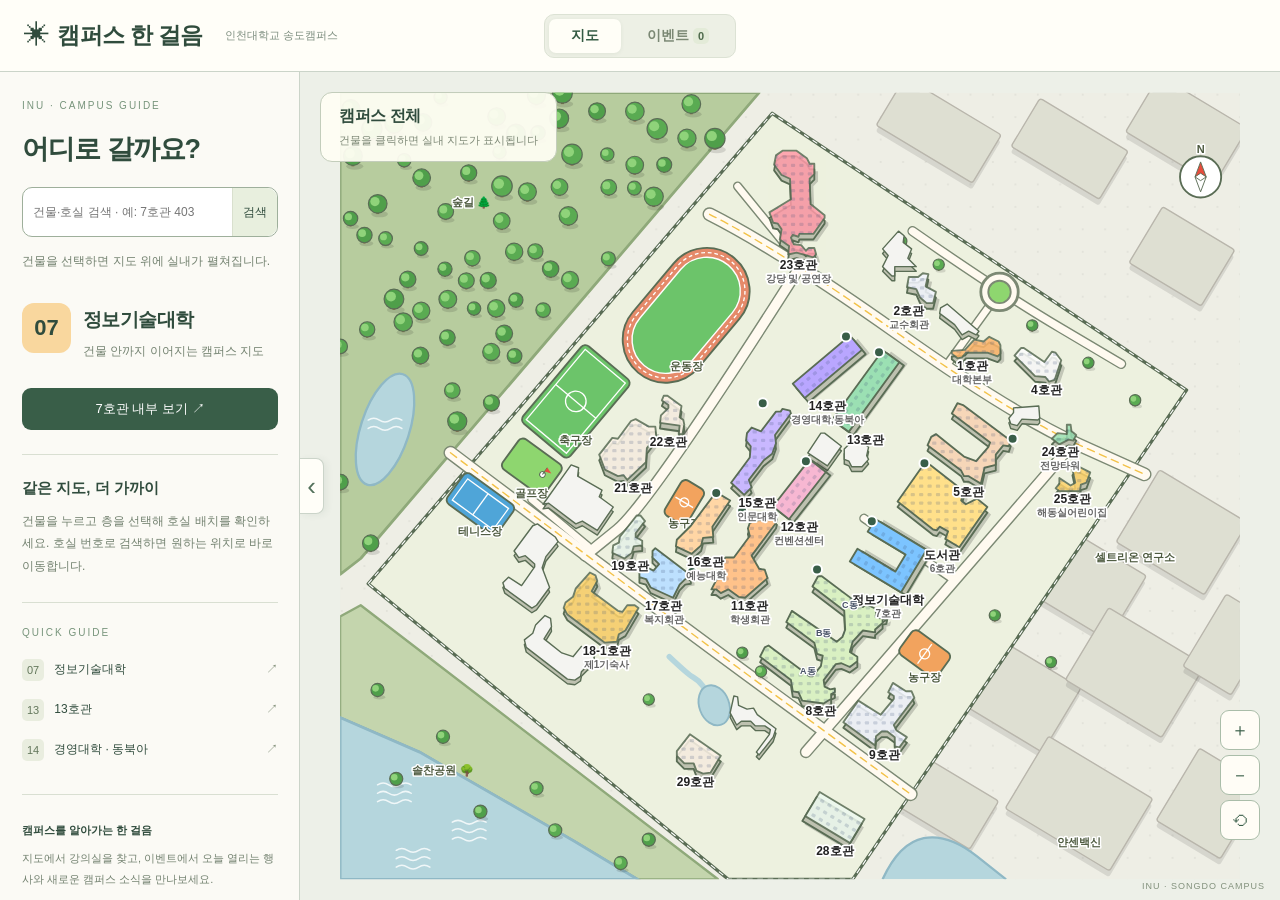
==== commit e2d1f5ea: "Refine event search, icon editing and collapsible map sidebar" ====
--- a/campus-map/index.html
+++ b/campus-map/index.html
@@ -14,14 +14,15 @@
       <button id="mapMode" class="selected" aria-pressed="true">지도</button>
       <button id="eventMode" aria-pressed="false">이벤트 <span id="eventCount">0</span></button>
     </nav>
-    <div class="header-actions"><button id="homeMap">캠퍼스 전체</button><button id="editEvents" class="edit-button" aria-pressed="false">✎ 편집</button></div>
+
 
   </header>
 
   <main class="layout">
-    <aside class="guide-sidebar" aria-label="캠퍼스 안내">
+    <aside id="guideSidebar" class="guide-sidebar" aria-label="캠퍼스 안내">
+      <div class="sidebar-content">
       <div id="guideWelcome"><span class="eyebrow">INU · CAMPUS GUIDE</span><h1>어디로 갈까요?</h1></div>
-    <div class="search">
+    <div id="roomSearch" class="search">
       <input aria-label="건물 및 호실 검색" id="searchInput" type="text" placeholder="건물·호실 검색 · 예: 7호관 403" autocomplete="off" />
       <button id="submitSearch" aria-label="검색">검색</button>
       <ul id="searchResults" class="search-results"></ul>
@@ -35,21 +36,23 @@
       </div>
     <section id="eventSidebar" class="event-sidebar" aria-label="캠퍼스 이벤트" hidden>
       <div class="sidebar-heading"><div><span class="eyebrow">CAMPUS EVENTS</span><h1 id="eventHeading">오늘의 이벤트</h1></div><button id="newEvent" class="primary" hidden>＋ 추가</button></div>
+      <label class="event-search"><span class="sr-only">이벤트 검색</span><input id="eventSearch" type="search" maxlength="100" placeholder="제목, 설명, 장소로 이벤트 검색" autocomplete="off"><span class="event-search-hint">비슷한 결과부터 보여드려요</span></label>
       <p id="eventDate" class="muted"></p>
+      <div id="buildingFilter" class="building-filter" hidden><span id="buildingFilterLabel"></span><button id="clearBuildingFilter">전체 보기</button></div>
       <p id="storageNotice" class="storage-notice" hidden></p>
       <div id="eventList" class="event-list"></div>
       <form id="eventForm" hidden>
         <div class="form-heading"><h2 id="formHeading">새 이벤트</h2><button type="button" id="cancelEvent" class="text-button">취소</button></div>
         <fieldset><legend>1. 위치 선택</legend>
-          <div class="location-modes"><button type="button" data-location="indoor" class="selected">건물 · 호실</button><button type="button" data-location="outdoor">야외 배너</button></div>
-          <p id="locationHelp" class="muted">상단에서 호실을 검색하거나 지도에서 건물과 호실을 클릭하세요.</p>
+          <div class="location-modes"><button type="button" data-location="indoor" class="selected">건물 · 호실</button><button type="button" data-location="outdoor">야외 아이콘</button></div>
+          <p id="locationHelp" class="muted">왼쪽 검색창에서 호실을 검색하거나 지도에서 건물과 호실을 클릭하세요.</p>
           <output id="chosenLocation" class="chosen-location">선택된 위치 없음</output>
         </fieldset>
-        <fieldset><legend>2. 배너 디자인</legend><div id="iconPicker" class="icon-picker"></div>
-          <label>배너 크기 <input id="eventSize" type="range" min="20" max="100" value="44"><output id="sizeValue">44</output></label>
-          <div id="positionFields" class="field-row" hidden><label>X 좌표<input id="eventX" type="number" min="0" max="962" step="0.1"></label><label>Y 좌표<input id="eventY" type="number" min="0" max="841" step="0.1"></label></div>
+        <fieldset id="markerDesign"><legend>2. 야외 아이콘</legend><div id="iconPicker" class="icon-picker"></div>
+          <label>아이콘 크기 <input id="eventSize" type="range" min="12" max="36" value="24"><output id="sizeValue">24</output></label>
+          <button id="placeIcon" type="button" class="place-icon-button">지도에 위치 지정</button>
         </fieldset>
-        <fieldset><legend>3. 이벤트 정보</legend>
+        <fieldset><legend id="eventDetailsLegend">2. 이벤트 정보</legend>
           <label>제목 <input id="eventTitle" required maxlength="80" placeholder="예: 2027학년도 입시 설명회"></label>
           <label>설명 <textarea id="eventDescription" required maxlength="2000" rows="3" placeholder="참여 방법, 대상, 안내 사항을 적어주세요."></textarea></label>
           <label>행사 날짜 <input id="eventDay" type="date" required></label>
@@ -62,7 +65,10 @@
       </form>
       <p class="local-notice">이벤트는 이 브라우저에 저장됩니다.</p>
     </section>
+      </div>
+      <footer id="eventFooter" class="sidebar-footer" hidden><button id="editEvents" class="edit-button" aria-pressed="false">✎ 편집</button></footer>
     </aside>
+    <button id="toggleSidebar" class="sidebar-toggle" aria-controls="guideSidebar" aria-expanded="true" aria-label="왼쪽 패널 접기">‹</button>
     <!-- 메인 지도 -->
     <section class="map-wrap" id="mapWrap">
       <div class="map" id="map">
@@ -76,7 +82,6 @@
         <button data-zoom="reset" title="원래대로">⟲</button>
       </div>
       <div class="map-caption"><b id="mapCaption">캠퍼스 전체</b><span id="mapSubcaption">건물을 클릭하면 실내 지도가 표시됩니다</span></div>
-      <div class="map-legend"><span class="legend-dot room-dot"></span> 호실 <span class="legend-dot facility-dot"></span> 편의시설 <span class="legend-dot event-dot"></span> 이벤트</div>
       <span class="map-attribution">INU · SONGDO CAMPUS</span>
     <!-- 층 선택기 (네이버 실내지도 스타일, 건물을 고르면 지도 오른쪽에 뜸) -->
     <aside class="floor-picker" id="panel" aria-hidden="true">
@@ -84,7 +89,6 @@
       <button class="fp-arrow" id="fpUp" title="위층">︿</button>
       <nav class="floor-tabs" id="floorTabs" aria-label="층 선택"></nav>
       <button class="fp-arrow" id="fpDown" title="아래층">﹀</button>
-      <div class="room-info" id="roomInfo"><b id="roomName"></b><span id="roomWhere"></span></div>
       <div class="room-hint" id="roomHint"></div>
     </aside>
     </section>
--- a/campus-map/style.css
+++ b/campus-map/style.css
@@ -77,6 +77,7 @@
 
 /* ---- 실내(호실) 레이어 ---- */
 .bldg.indoor-on .roof { fill: #fafbfd; }
+.bldg-label.indoor-on .lbl-wing { display: none; } /* 실내 모드에선 레이아웃 자체의 동 표시를 씀 */
 .bldg.indoor-on .windows { display: none; }
 .indoor .floor-base { fill: #f7f8fa; stroke: #3b3b3b; stroke-width: 1.2; stroke-linejoin: round; }
 .indoor .corridor { fill: #e9ecf1; }
@@ -162,14 +163,6 @@
 .floor-tabs button.active small { color: #dbe6ff; }
 .floor-tabs button.no-plan { color: #b5b9c0; }
 
-.room-info {
-  display: none; flex-direction: column; align-items: center; margin-top: 10px; padding: 5px 10px;
-  border-radius: 10px; background: #fff; box-shadow: 0 2px 8px rgba(0,0,0,.18); font-size: 11px;
-  border: 2px solid #ffd54a;
-}
-.room-info.show { display: flex; }
-.room-info b { font-size: 14px; color: #222; }
-.room-info span { color: var(--muted); }
 .room-hint { display: none; margin-top: 8px; font-size: 10px; color: #999; text-align: center; white-space: nowrap; }
 .room-hint.show { display: block; }
 
--- a/campus-map/theme.css
+++ b/campus-map/theme.css
@@ -12,9 +12,6 @@
 .mode-switch button { padding: 8px 22px; border-radius: 7px; color: #7b8874; }
 .mode-switch button.selected { background: #fffef7; color: #345b43; box-shadow: 0 1px 4px #263a2010; }
 #eventCount { background: #e3ebd8; color: #4f6b4c; }
-.header-actions { display: flex; align-items: center; justify-content: flex-end; gap: 8px; }
-.header-actions button { border: 1px solid #aabda9; border-radius: 9px; background: #fffef7; padding: 10px 13px; font-size: 12px; white-space: nowrap; font-weight: 400; }
-.header-actions .edit-button[aria-pressed="true"] { background: #395e48; color: #fffef7; border-color: #395e48; }
 .layout { height: calc(100dvh - 72px); display: flex; }
 .guide-sidebar { flex: 0 0 var(--sidebar-width); width: var(--sidebar-width); padding: 28px 22px; border-right: 1px solid #cbd4c9; overflow-y: auto; background: #fbfaf5; z-index: 22; }
 .eyebrow { font-size: 10px; letter-spacing: 2px; font-weight: 400; color: #77947b; }
@@ -66,10 +63,7 @@
 .map-caption { position: absolute; top: 20px; left: 20px; background: #fffef4ef; border: 1px solid #c3cdbb; padding: 13px 18px; border-radius: 12px; pointer-events: none; z-index: 8; }
 .map-caption b { font-size: 13px; }
 .map-caption span { display: block; font-size: 11px; color: #7d8876; margin-top: 6px; }
-.map-legend { position: absolute; bottom: 28px; left: 20px; display: flex; align-items: center; gap: 6px; background: #fffdf1e8; border: 1px solid #d4dccb; padding: 8px 10px; border-radius: 6px; font-size: 10px; pointer-events: none; }
-.legend-dot { width: 7px; height: 7px; border-radius: 50%; margin-left: 6px; }
-.legend-dot:first-child { margin-left: 0; }
-.room-dot { background: #a7bd98; }.facility-dot { background: #80a8a4; }.event-dot { background: #e6b76f; }
+.facility-dot { background: #80a8a4; }.event-dot { background: #e6b76f; }
 .map-attribution { position: absolute; bottom: 9px; right: 15px; font-size: 9px; letter-spacing: 1px; color: #82917c; pointer-events: none; }
 .map-controls { right: 20px; bottom: 60px; background: none; border-radius: 0; gap: 5px; overflow: visible; box-shadow: none; }
 .map-controls button { width: 40px; height: 40px; border: 1px solid #aabda9; border-radius: 9px; background: #fffdf6; color: #395e48; }
@@ -85,7 +79,6 @@
 .floor-tabs button:hover { background: #e9efde; }
 .floor-tabs button.active:hover { background: #3a7055; }
 .floor-tabs button.no-plan { color: #a3ae99; }
-.room-info { position: absolute; left: 60px; bottom: 0; min-width: 65px; border: 1px solid #dec691; background: #fff8df; box-shadow: 0 3px 12px #223b3015; }
 .room-hint { color: #839179; }
 .bldg.active .roof { filter: drop-shadow(0 0 3px #6f9a6b66); }
 .indoor .floor-base { fill: #fffef5; stroke: #637d64; }
@@ -104,7 +97,6 @@
   :root { --sidebar-width: 280px; }
   .topbar { padding: 0 16px; gap: 12px; }
   .brand { font-size: 19px; }
-  .header-actions #homeMap { display: none; }
   .guide-sidebar { padding: 24px 18px; }
   .mode-switch button { padding: 8px 16px; }
 }
@@ -114,7 +106,6 @@
   .brand-symbol { font-size: 20px; }
   .mode-switch { gap: 0; padding: 3px; }
   .mode-switch button { font-size: 12px; padding: 7px 11px; }
-  .header-actions button { font-size: 11px; padding: 8px; }
   .layout, .layout:has(.event-sidebar:not([hidden])) { height: calc(100dvh - 60px); flex-direction: column; }
   .guide-sidebar { flex: 0 0 auto; width: 100%; max-height: 42%; border-right: 0; border-bottom: 1px solid #cbd4c9; padding: 12px 14px; overflow: auto; }
   #guideWelcome, #mapGuide .guide-feature, #mapGuide .guide-details, #mapGuide .guide-links, #mapGuide .guide-sources { display: none; }
@@ -138,7 +129,6 @@
   .floor-tabs { max-height: 176px; }
   .floor-tabs button { flex-basis: 36px; height: 36px; font-size: 13px; }
   .map-controls { right: 12px; bottom: 55px; }
-  .map-legend { left: 12px; bottom: 24px; font-size: 9px; }
   .map-attribution { font-size: 8px; }
   .event-note { width: calc(100% - 24px); top: auto; bottom: 12px; right: 12px; max-height: 48%; }
   .event-toast { bottom: 16px; }
@@ -150,3 +140,47 @@
   .topbar { gap: 5px; padding: 0 8px; }
   .event-list { grid-template-columns: 1fr; }
 }
+
+/* 접을 수 있는 왼쪽 안내 패널 */
+.guide-sidebar { display: flex; flex-direction: column; padding: 0; overflow: hidden; transition: flex-basis .25s ease, width .25s ease; }
+.sidebar-content { flex: 1; min-height: 0; overflow-y: auto; padding: 28px 22px; width: var(--sidebar-width); transition: transform .25s ease; }
+.sidebar-footer { flex-shrink: 0; padding: 12px 18px; border-top: 1px solid #d9dfd2; display: flex; justify-content: flex-end; background: #fbfaf5; }
+.sidebar-footer .edit-button { border: 1px solid #aabda9; background: #fffef7; color: #395e48; border-radius: 8px; padding: 10px 16px; }
+.sidebar-footer .edit-button[aria-pressed="true"] { background: #395e48; color: #fffef7; }
+.sidebar-toggle { position: absolute; z-index: 29; top: 50%; left: var(--sidebar-width); transform: translateY(-50%); width: 24px; height: 56px; border: 1px solid #cbd4c9; border-left: 0; border-radius: 0 8px 8px 0; background: #fffef8; color: #52705a; font-size: 26px; padding: 0; box-shadow: 3px 1px 7px #304c3d10; transition: left .25s ease; }
+.sidebar-collapsed .guide-sidebar { flex-basis: 0; width: 0; border-right: 0; }
+.sidebar-collapsed .sidebar-content { transform: translateX(-100%); }
+.sidebar-collapsed .sidebar-toggle { left: 0; }
+.map-caption b { font-size: 16px; letter-spacing: -.4px; }
+.building-filter { display: flex; align-items: center; justify-content: space-between; gap: 6px; padding: 10px 0 14px; font-size: 12px; color: #395e48; }
+.building-filter button { border: 0; background: #e9efdf; color: #59714f; border-radius: 6px; padding: 6px 8px; font-size: 11px; white-space: nowrap; }
+.indoor-event-symbol { width: 32px; height: 32px; display: grid; place-items: center; flex-shrink: 0; background: #f3dcaa; color: #926b2e; border-radius: 8px; font-size: 15px; }
+.event-item img { width: 30px; height: 30px; }
+.icon-picker img { width: 30px; height: 30px; }
+.event-marker { max-width: none; width: calc(var(--marker-size, 24px) * var(--inv, 1)); }
+.event-marker span { font-size: calc(10px * var(--inv, 1)); padding: calc(3px * var(--inv, 1)) calc(5px * var(--inv, 1)); max-width: calc(110px * var(--inv, 1)); min-width: calc(40px * var(--inv, 1)); border-radius: calc(5px * var(--inv, 1)); }
+.building-event-count { position: absolute; pointer-events: auto; transform: translate(-50%, -50%); z-index: 7; display: grid; place-items: center; width: calc(24px * var(--inv, 1)); height: calc(24px * var(--inv, 1)); padding: 0; border: calc(2px * var(--inv, 1)) solid #fffef8; border-radius: 50%; background: #bc7548; color: white; font-size: calc(12px * var(--inv, 1)); font-weight: bold; box-shadow: 0 2px 5px #593e3225; }
+.indoor .room.event-room rect { fill: #f4d89b; stroke: #b78541; stroke-width: .65; }
+.indoor .room.event-room:hover rect, .indoor .room.event-room.active rect { fill: #efbe68; stroke: #9b6623; }
+.indoor .room.event-room-draft rect { fill: #e9c28c; stroke: #9b6623; stroke-width: .8; }
+@media (max-width: 850px) { .sidebar-content { padding: 24px 18px; } }
+@media (max-width: 700px) {
+  :root { --sidebar-width: min(300px, calc(100vw - 56px)); }
+  .layout, .layout:has(.event-sidebar:not([hidden])) { flex-direction: row; }
+  .guide-sidebar { position: absolute; inset: 0 auto 0 0; z-index: 22; height: 100%; max-height: none; width: var(--sidebar-width); border-right: 1px solid #cbd4c9; border-bottom: 0; padding: 0; }
+  .sidebar-content { padding: 20px 16px; }
+  .sidebar-collapsed .guide-sidebar { width: 0; border: 0; }
+  .event-list { display: flex; }
+  .search-results { position: relative; }
+  .map-caption { left: 32px; max-width: calc(100% - 44px); }
+  .map-caption b { font-size: 14px; }
+  .event-note { z-index: 28; }
+}
+@media (prefers-reduced-motion: reduce) { .guide-sidebar, .sidebar-content, .sidebar-toggle { transition: none; } }
+
+.event-search { display: block; margin: 16px 0 8px; }
+.event-search input { width: 100%; min-width: 0; border: 1px solid #cbd5c3; border-radius: 8px; background: #fffefb; padding: 10px 12px; color: #304c3d; font-size: 12px; }
+.event-search-hint { display: block; color: #8a957f; font-size: 10px; margin-top: 6px; }
+.sr-only { position: absolute; width: 1px; height: 1px; overflow: hidden; clip-path: inset(50%); white-space: nowrap; }
+.place-icon-button { width: 100%; margin-top: 8px; border: 1px solid #aabda9; border-radius: 8px; padding: 10px; background: #fffef7; color: #395e48; font-size: 12px; }
+.place-icon-button[aria-pressed="true"] { border-color: #395e48; background: #e8efde; }
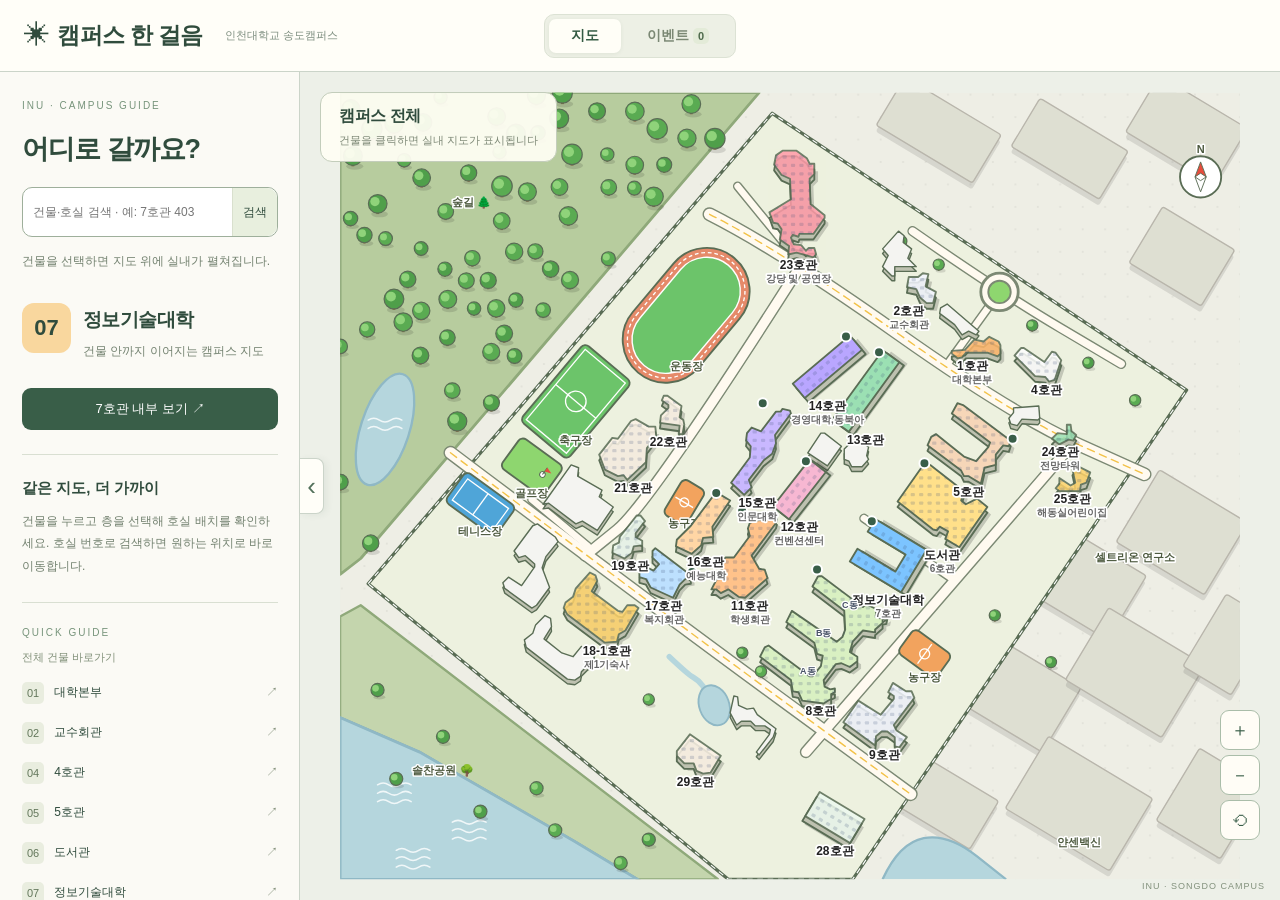
==== commit f74d70ab: "Prepare submission with current docs and all-building Quick Guide" ====
--- a/campus-map/index.html
+++ b/campus-map/index.html
@@ -31,7 +31,7 @@
         <p class="guide-message">건물을 선택하면 지도 위에 실내가 펼쳐집니다.</p>
         <section class="guide-feature"><span id="guideBadge" class="building-badge">07</span><h2 id="guideTitle">정보기술대학</h2><p id="guideSubtitle">건물 안까지 이어지는 캠퍼스 지도</p><button id="enterBuilding" class="primary">7호관 내부 보기 ↗</button></section>
         <section class="guide-details"><h3 id="guideDetailTitle">같은 지도, 더 가까이</h3><p id="guideDetailText">건물을 누르고 층을 선택해 호실 배치를 확인하세요. 호실 번호로 검색하면 원하는 위치로 바로 이동합니다.</p></section>
-        <section class="guide-links"><span class="eyebrow">QUICK GUIDE</span><button data-building="it"><span>07</span> 정보기술대학 <b>↗</b></button><button data-building="b13"><span>13</span> 13호관 <b>↗</b></button><button data-building="nea"><span>14</span> 경영대학 · 동북아 <b>↗</b></button></section>
+        <section class="guide-links"><span class="eyebrow">QUICK GUIDE</span><p class="quick-guide-hint">전체 건물 바로가기</p><div id="quickGuide" class="quick-guide-list"></div></section>
         <div class="guide-sources"><b>캠퍼스를 알아가는 한 걸음</b><p>지도에서 강의실을 찾고, 이벤트에서 오늘 열리는 행사와 새로운 캠퍼스 소식을 만나보세요.</p><p>실내 배치는 건물 안내판을 기준으로 작성했습니다.</p></div>
       </div>
     <section id="eventSidebar" class="event-sidebar" aria-label="캠퍼스 이벤트" hidden>
--- a/campus-map/style.css
+++ b/campus-map/style.css
@@ -130,6 +130,7 @@
   z-index: 20; width: 72px;
 }
 .floor-picker.open { transform: translate(0, -50%); }
+.floor-picker:not(.open) .fp-name { visibility: hidden; } /* 닫혀 있을 때 이름 칩이 화면 끝에 삐져나오지 않게 */
 .fp-name {
   position: absolute; right: calc(100% + 10px); top: 0; display: flex; align-items: center; gap: 6px;
   background: #fff; border-radius: 10px; box-shadow: 0 2px 10px rgba(0,0,0,.18); padding: 6px 6px 6px 12px;
--- a/campus-map/theme.css
+++ b/campus-map/theme.css
@@ -184,3 +184,7 @@
 .sr-only { position: absolute; width: 1px; height: 1px; overflow: hidden; clip-path: inset(50%); white-space: nowrap; }
 .place-icon-button { width: 100%; margin-top: 8px; border: 1px solid #aabda9; border-radius: 8px; padding: 10px; background: #fffef7; color: #395e48; font-size: 12px; }
 .place-icon-button[aria-pressed="true"] { border-color: #395e48; background: #e8efde; }
+
+.quick-guide-hint { color: #819079; font-size: 11px; margin: 0 0 8px; }
+.quick-guide-list strong { font-weight: 400; }
+.quick-guide-list button:hover { background: #edf0e5; border-radius: 6px; }
